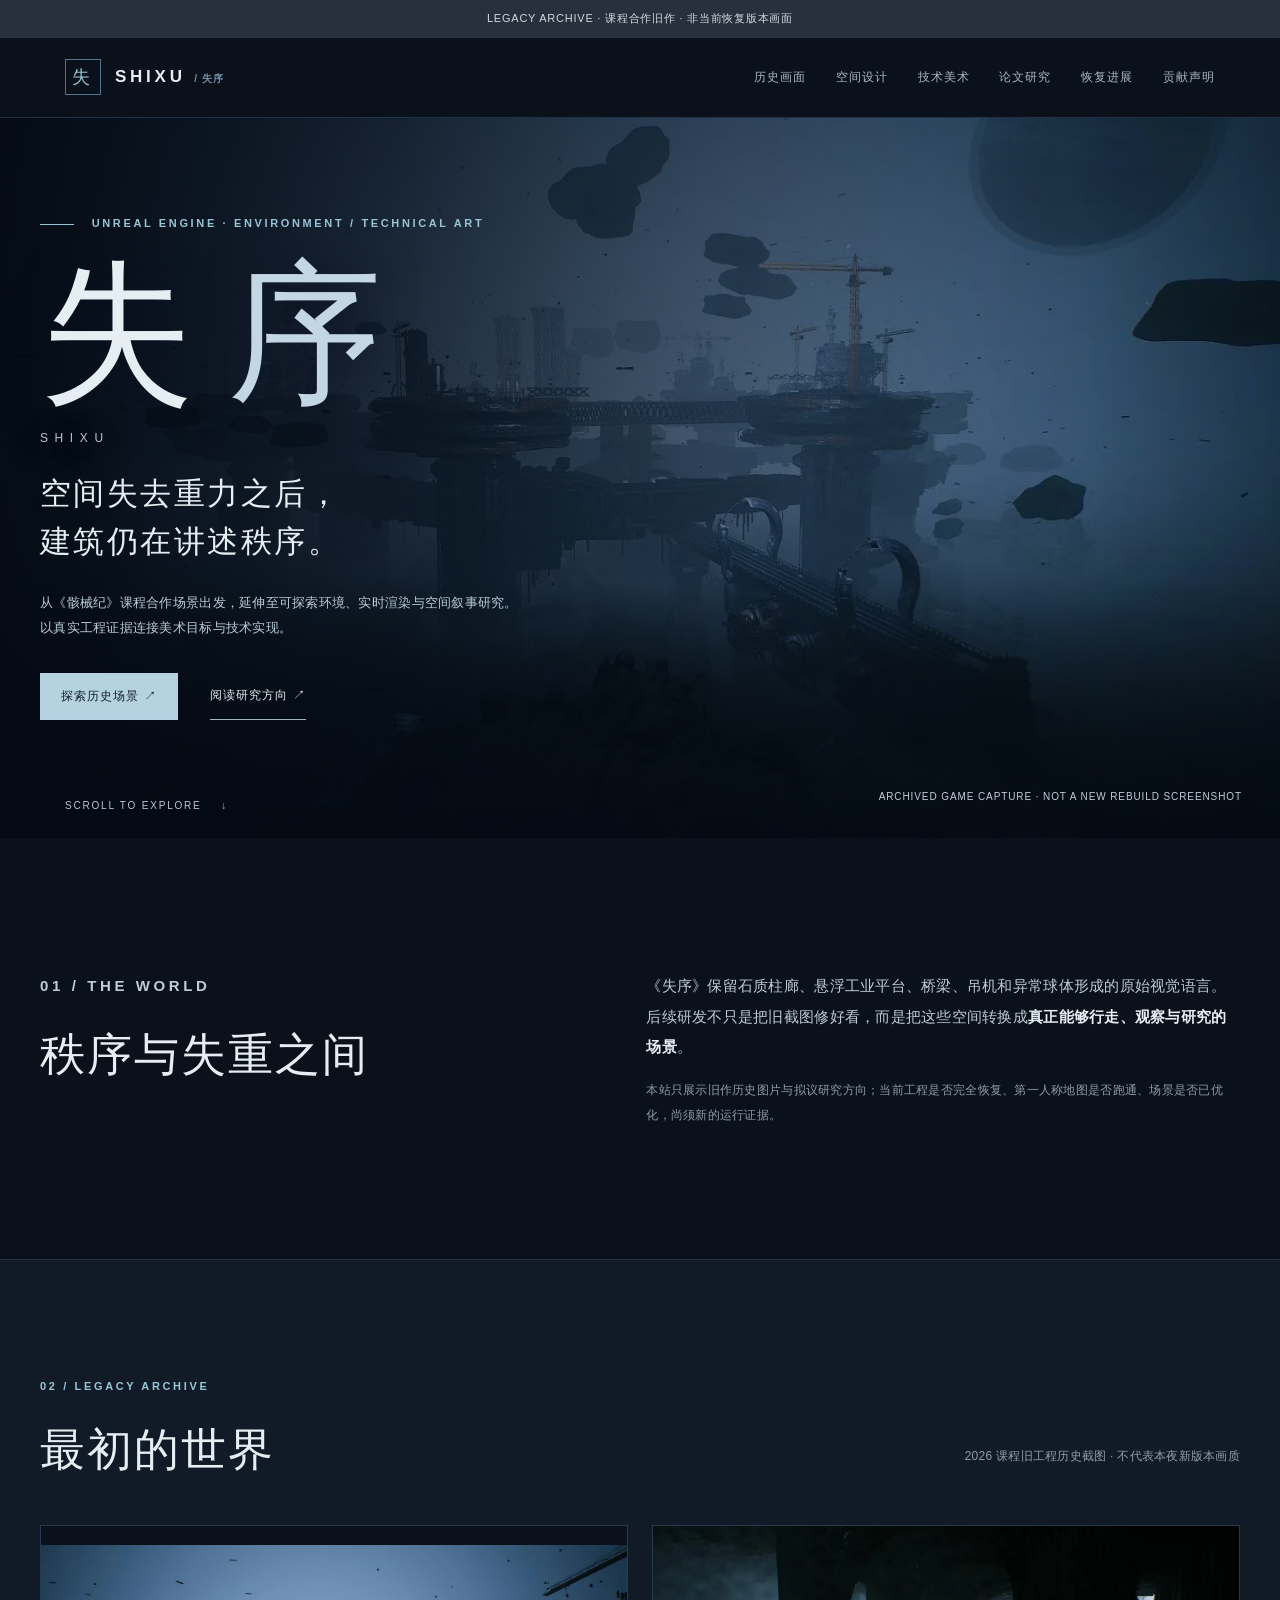
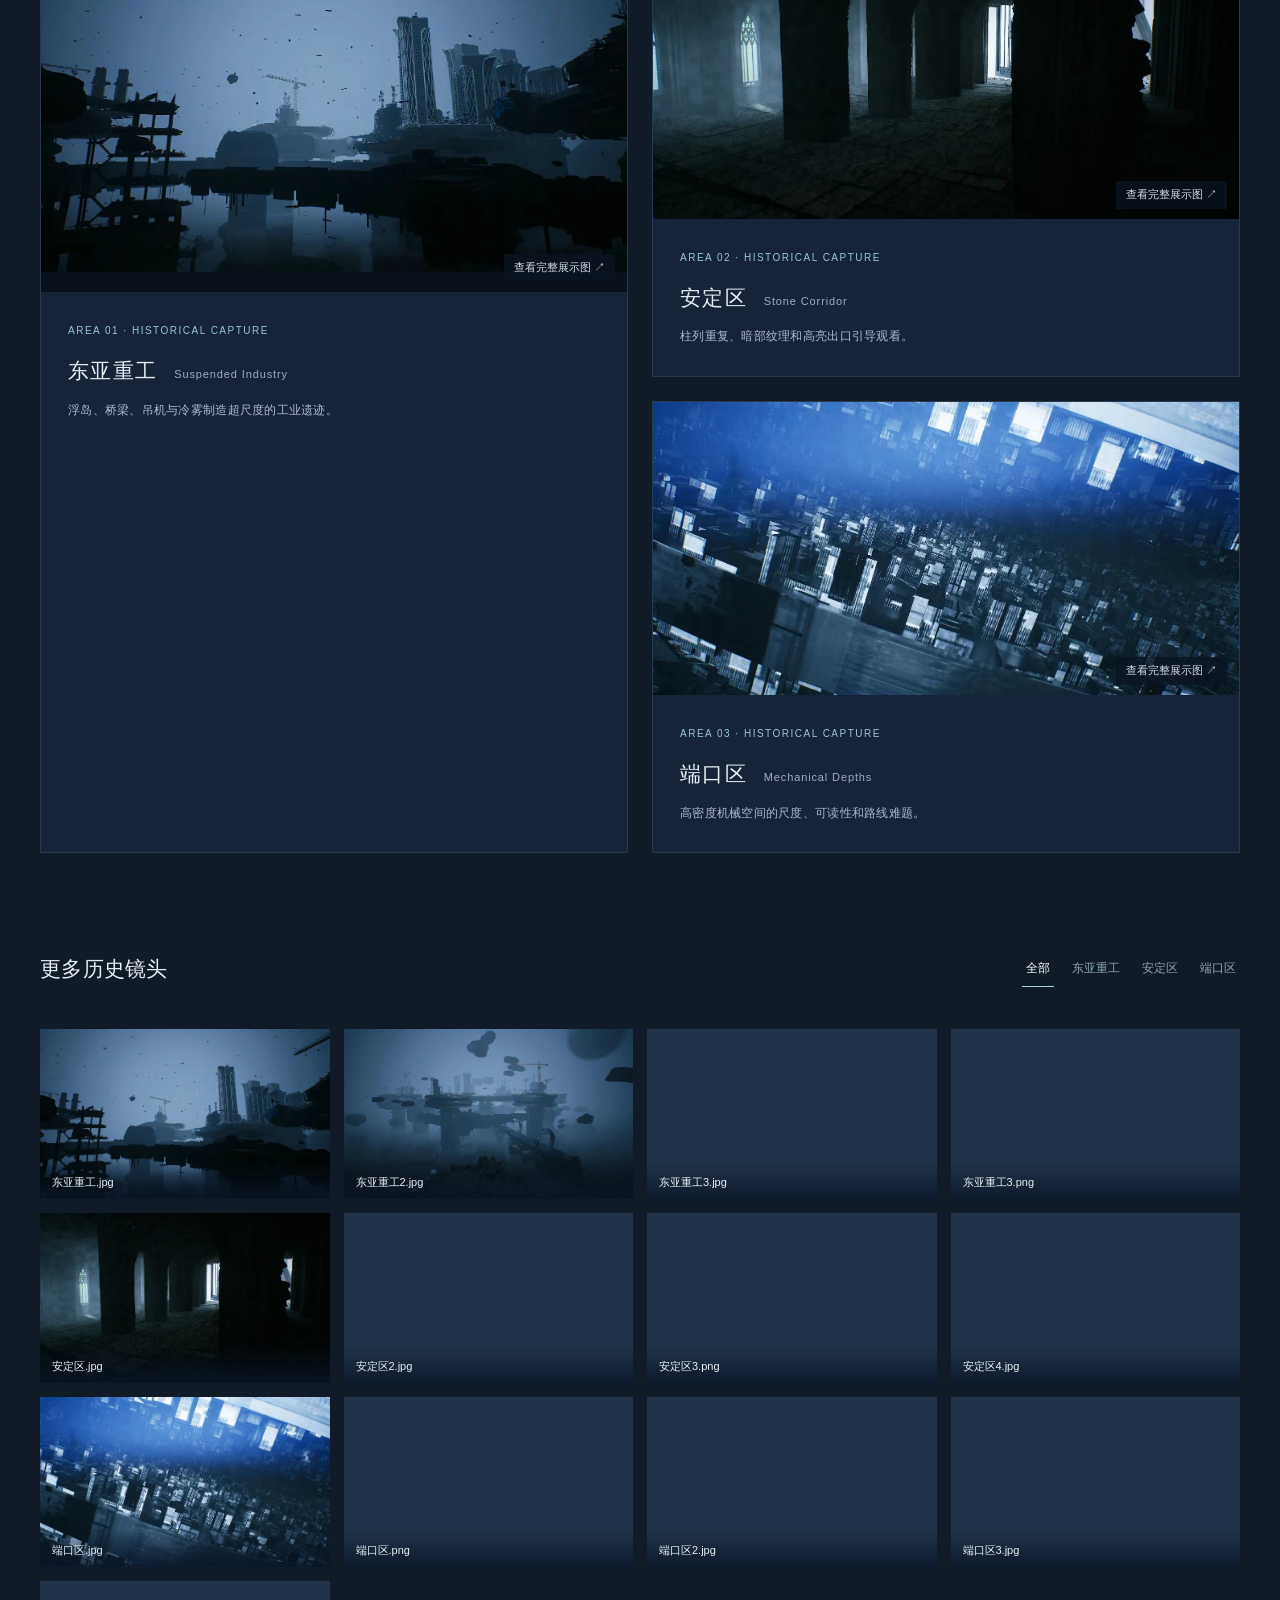
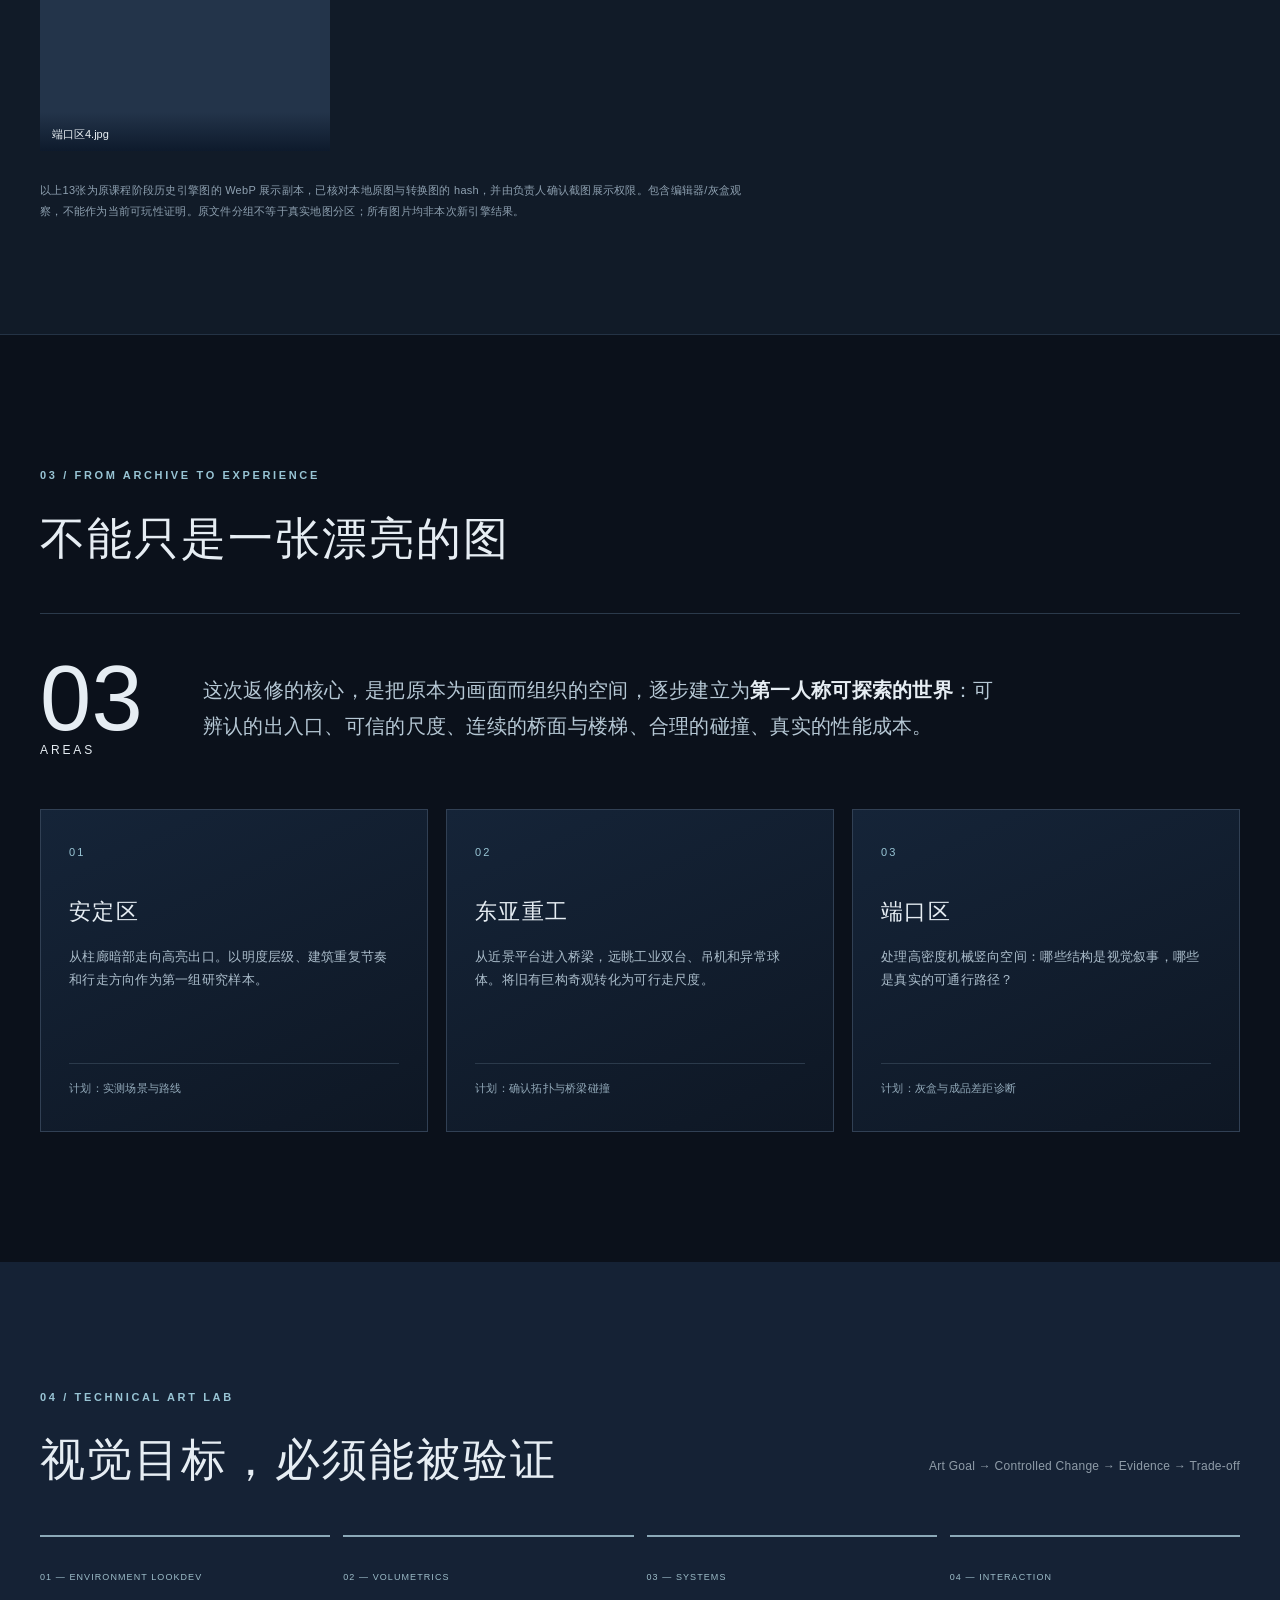
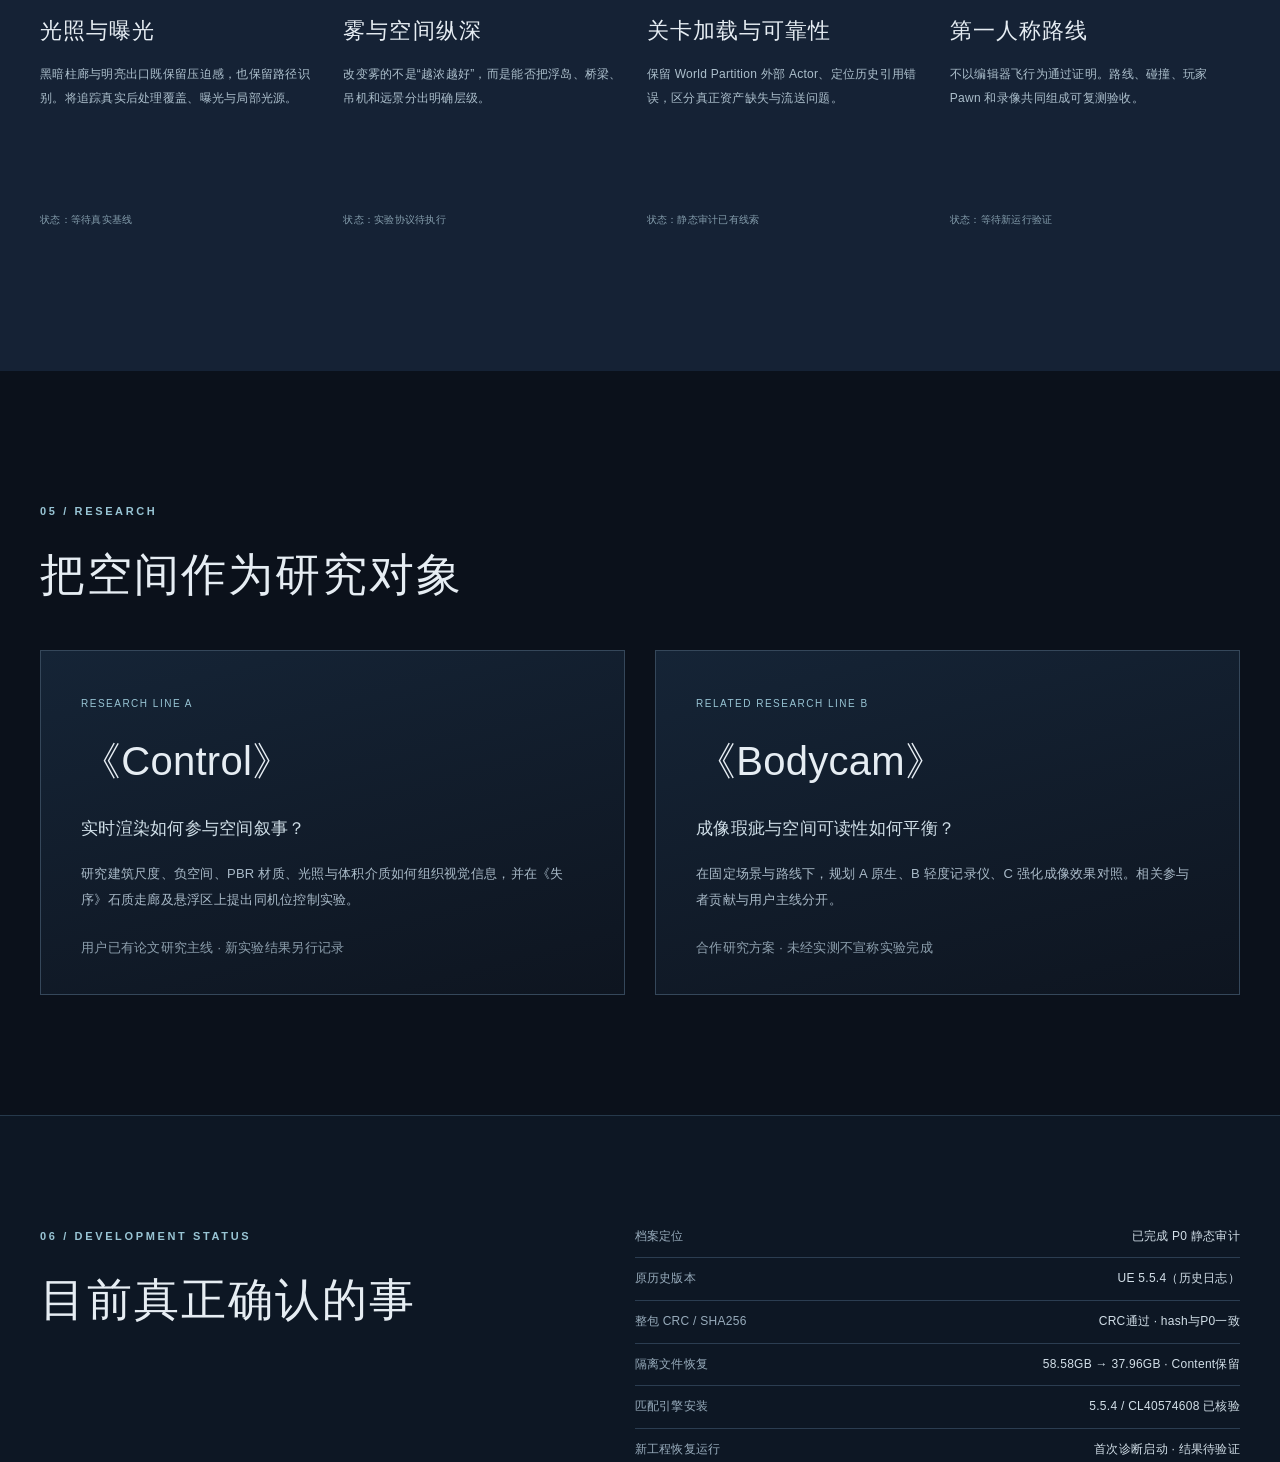
==== index.html @ 4ea04155 "docs: publish SHIXU historical environment showcase" ====
<!doctype html>
<html lang="zh-CN"><head><meta charset="utf-8"><meta name="viewport" content="width=device-width,initial-scale=1"><meta http-equiv="refresh" content="0; url=site/"><title>失序 SHIXU</title></head><body><a href="site/">进入《失序》历史场景与技术美术研究展示</a></body></html>
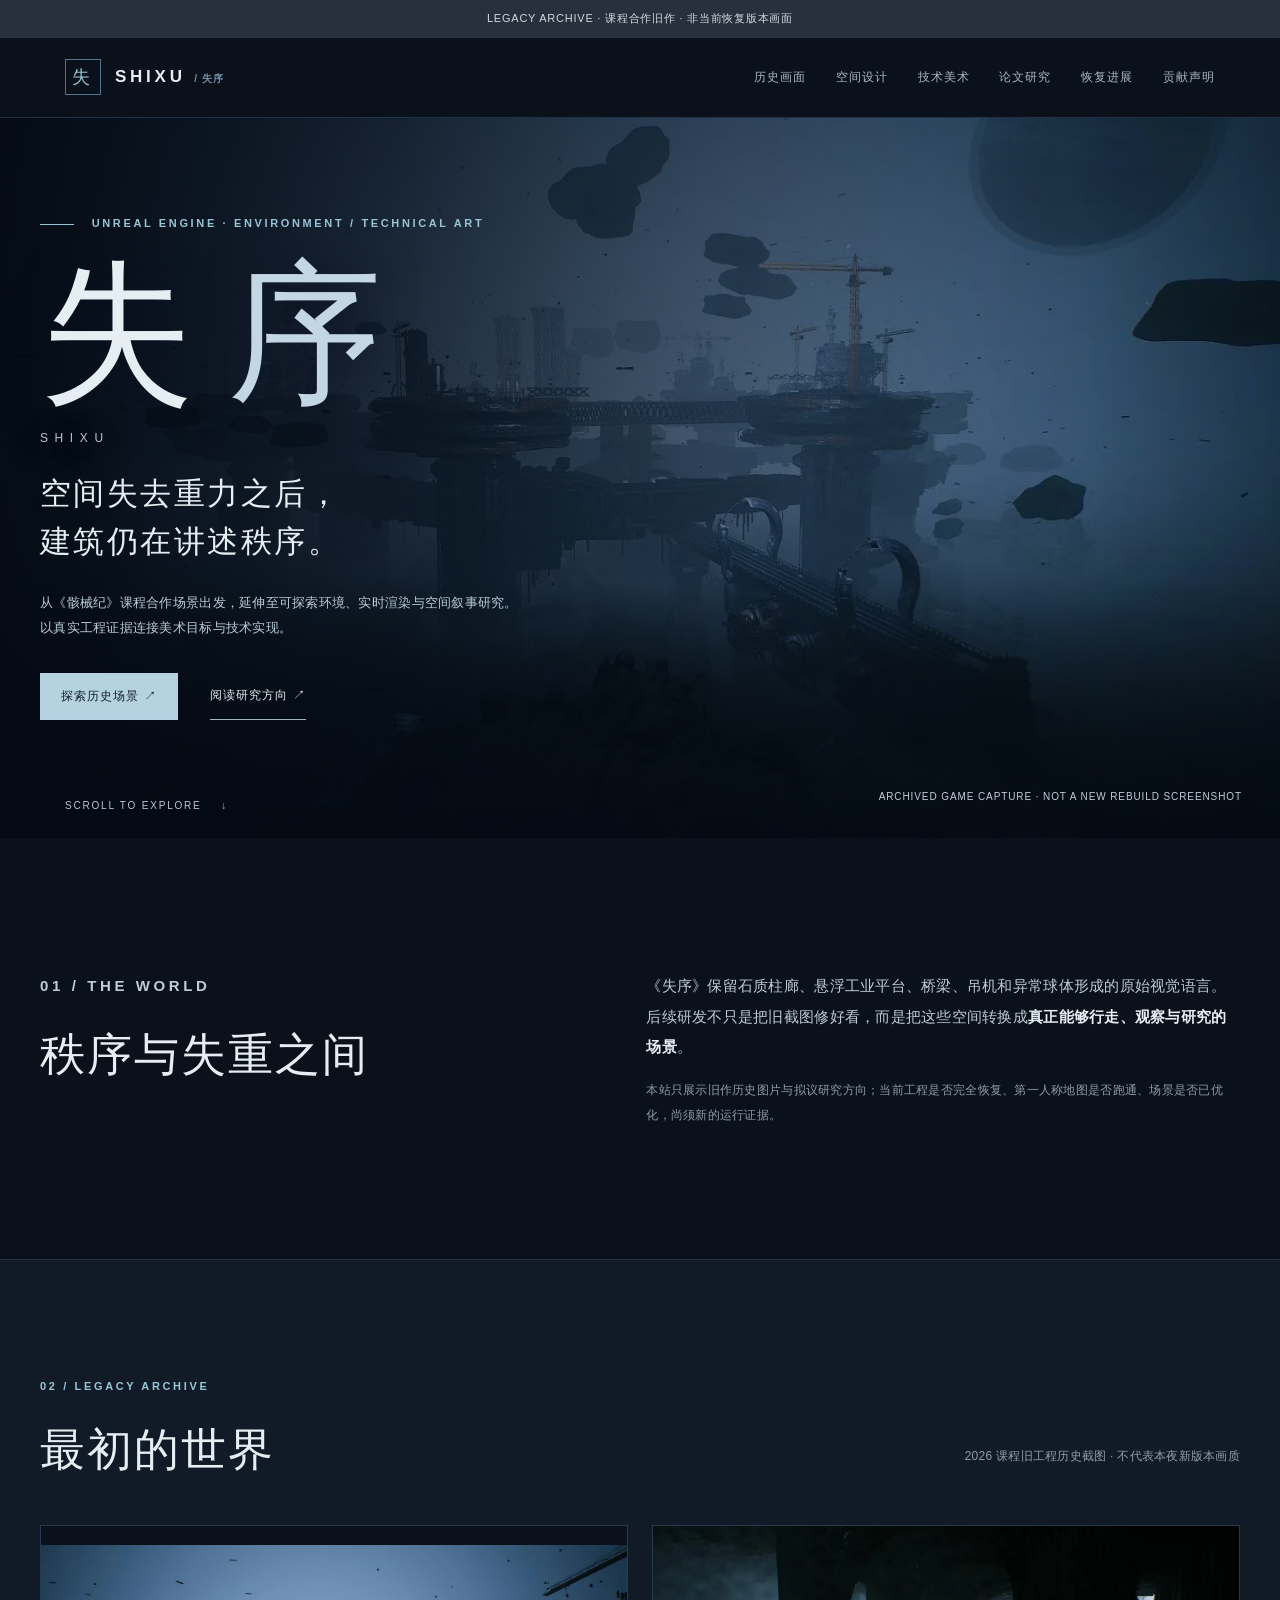
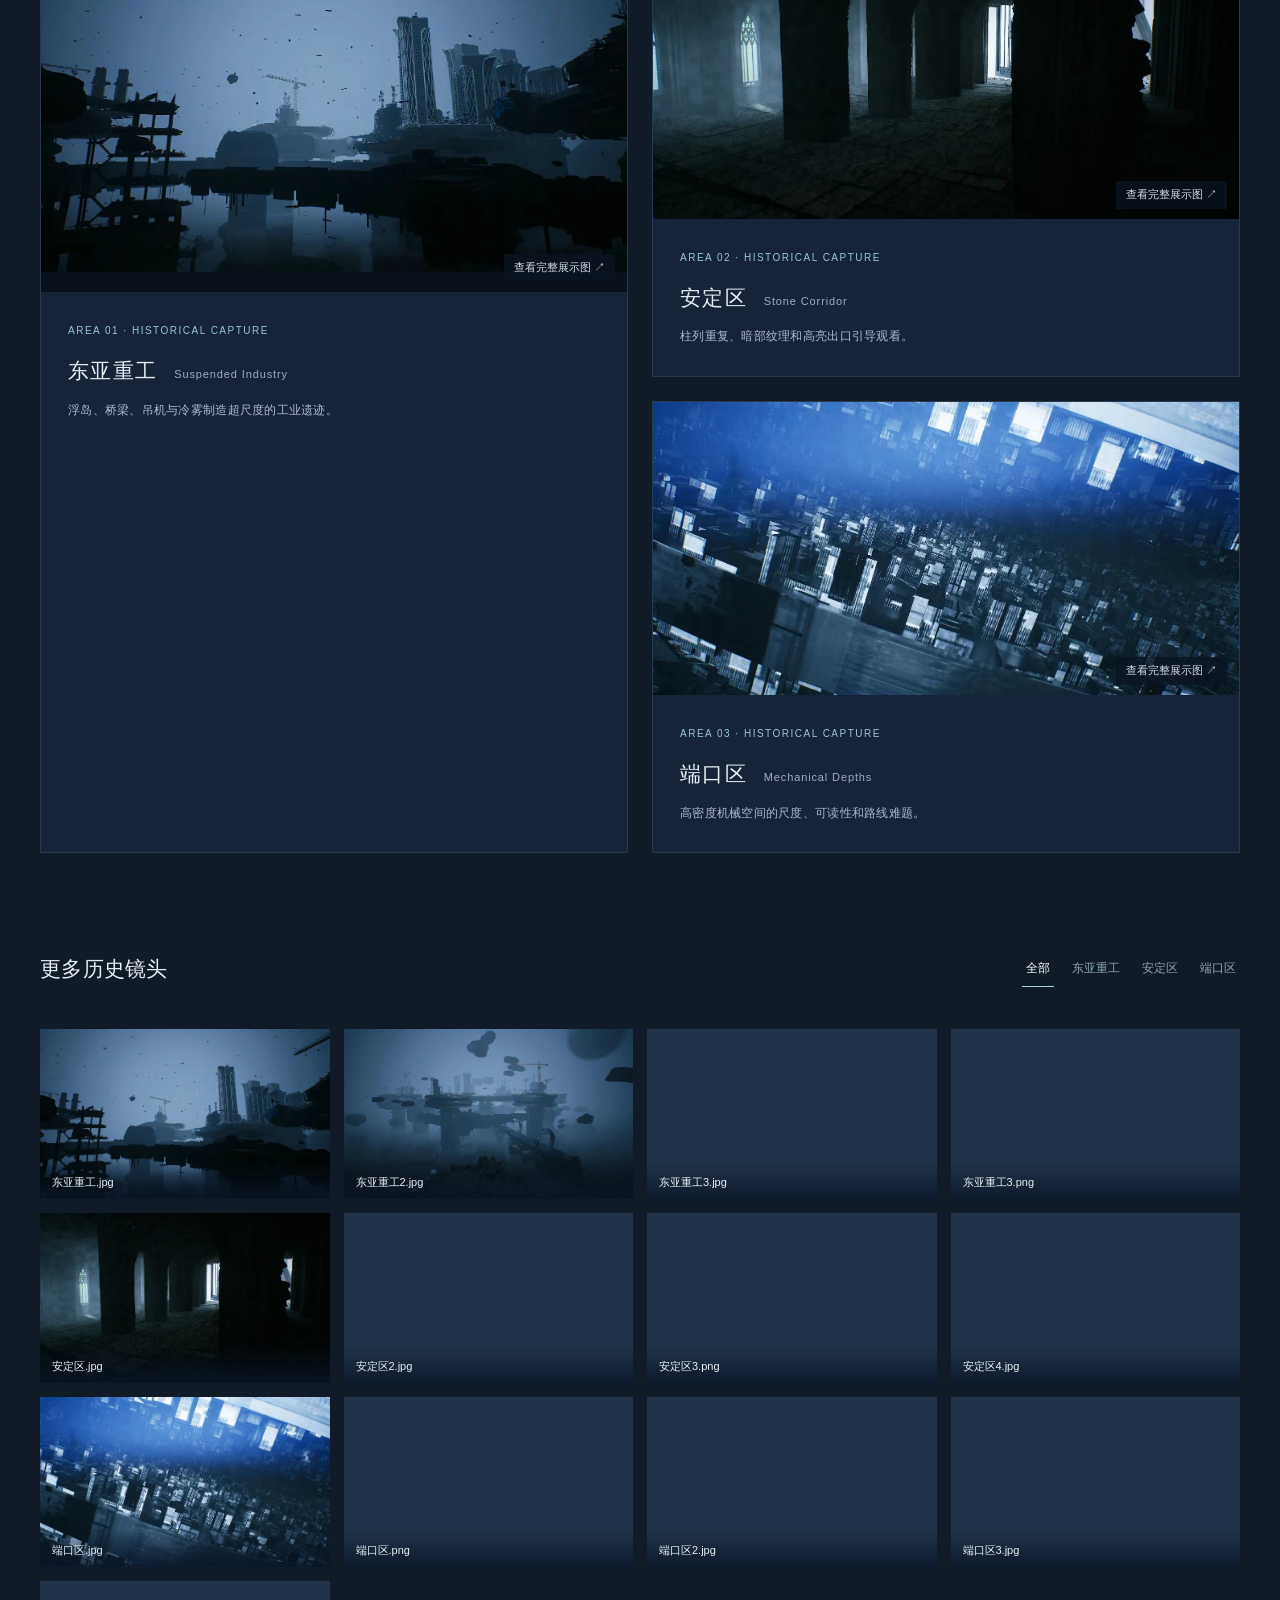
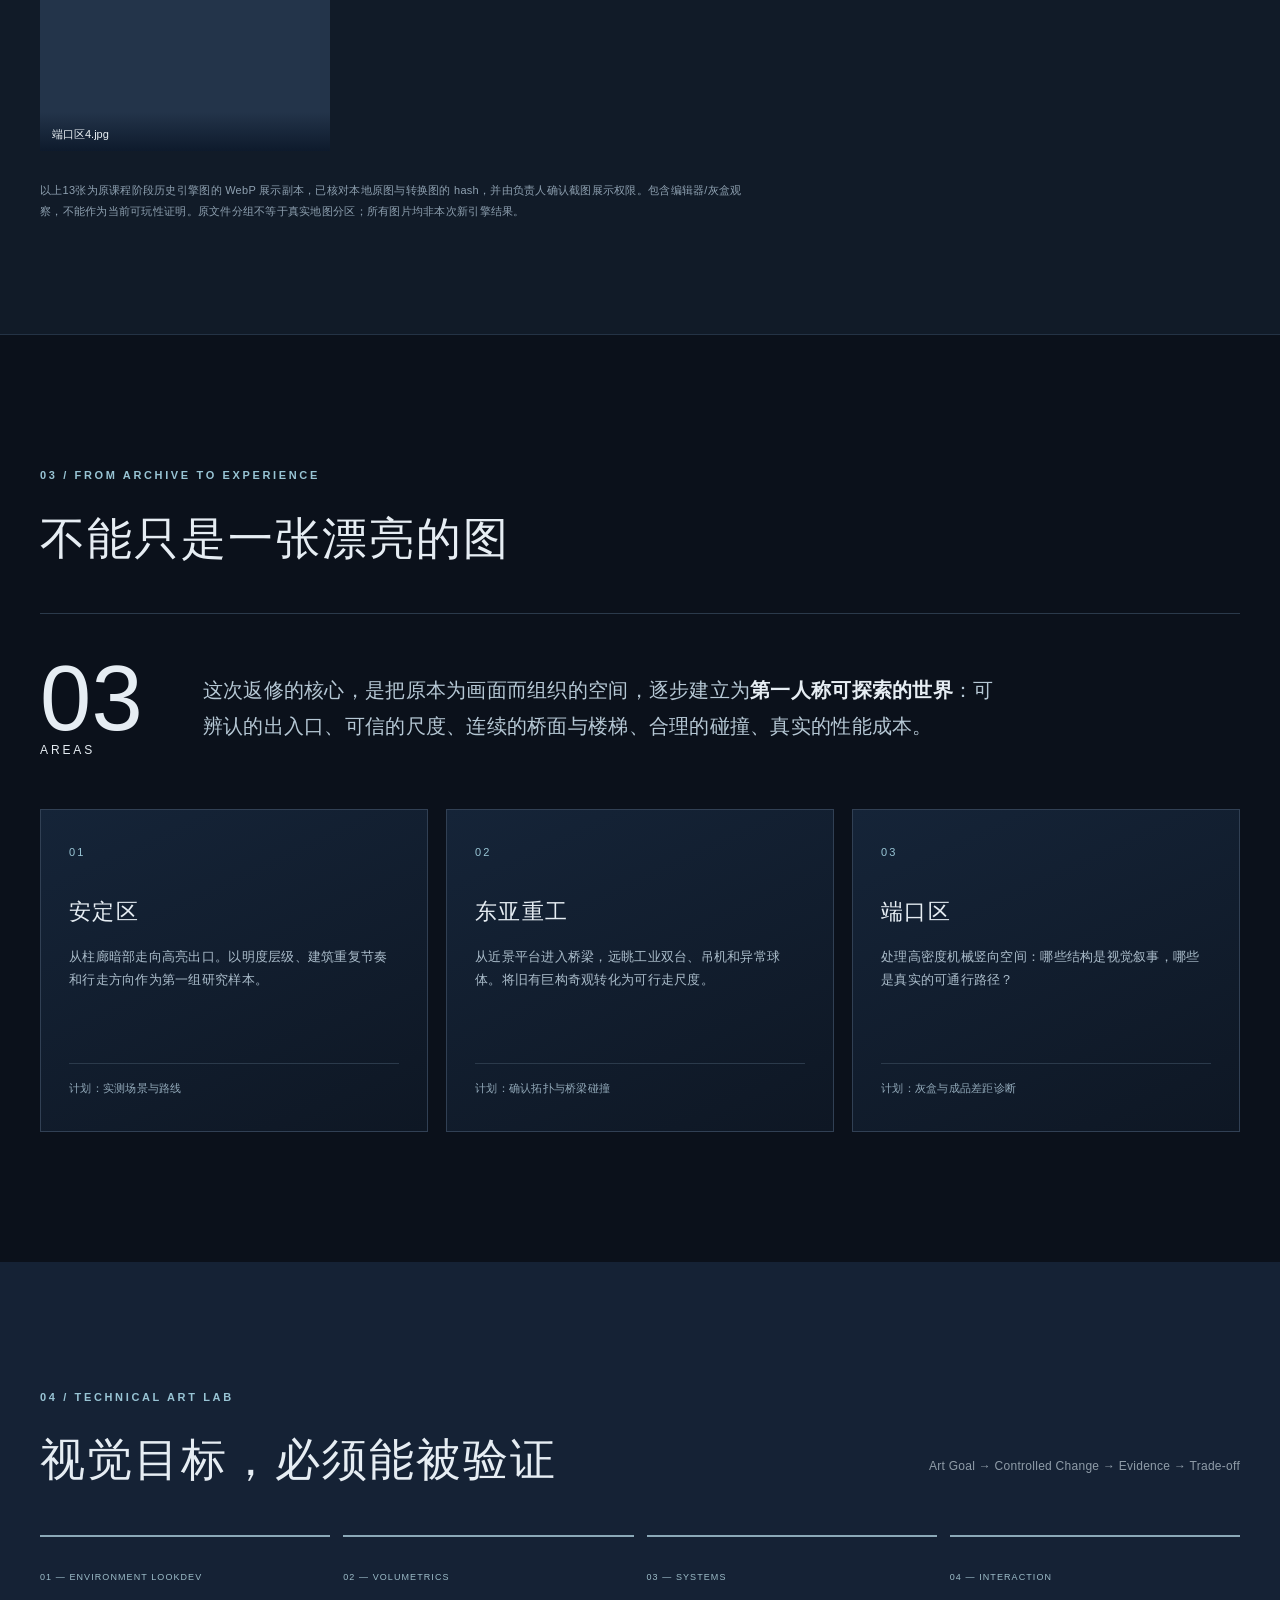
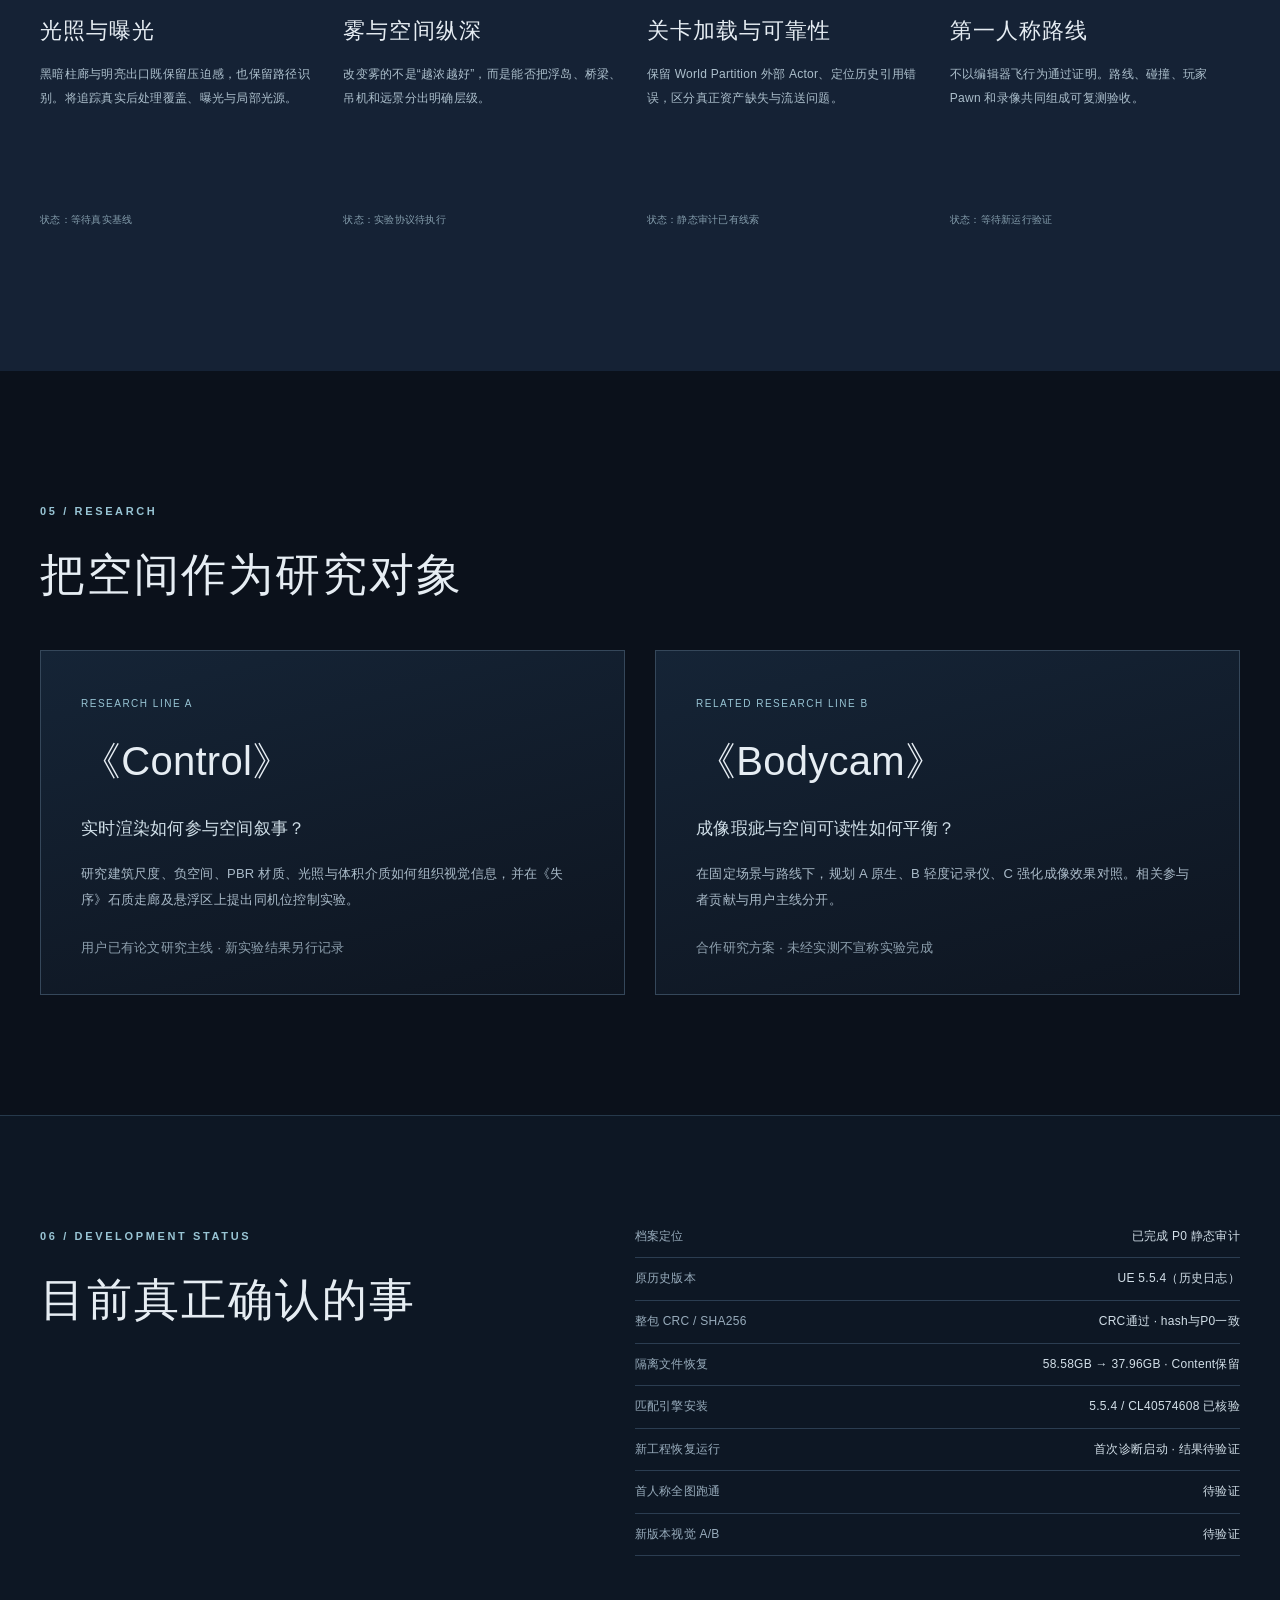
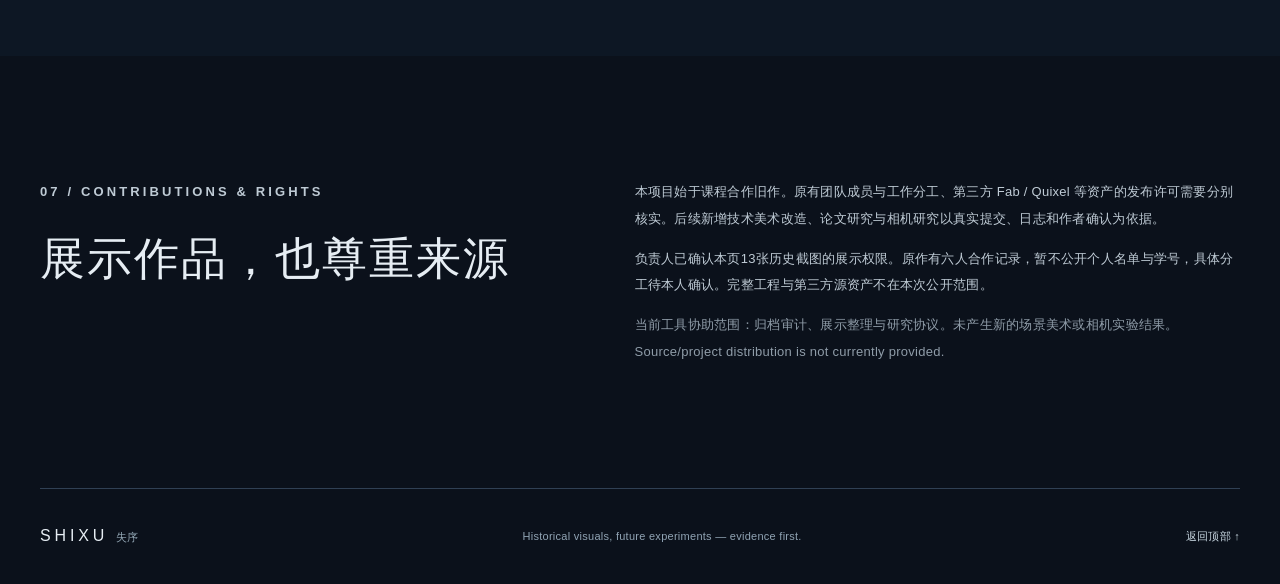
==== commit 2f517fb9: "docs: link live showcase and suppress favicon fallback" ====
--- a/index.html
+++ b/index.html
@@ -1,2 +1,2 @@
 <!doctype html>
-<html lang="zh-CN"><head><meta charset="utf-8"><meta name="viewport" content="width=device-width,initial-scale=1"><meta http-equiv="refresh" content="0; url=site/"><title>失序 SHIXU</title></head><body><a href="site/">进入《失序》历史场景与技术美术研究展示</a></body></html>
+<html lang="zh-CN"><head><meta charset="utf-8"><meta name="viewport" content="width=device-width,initial-scale=1"><link rel="icon" href="data:,"><meta http-equiv="refresh" content="0; url=site/"><title>失序 SHIXU</title></head><body><a href="site/">进入《失序》历史场景与技术美术研究展示</a></body></html>
